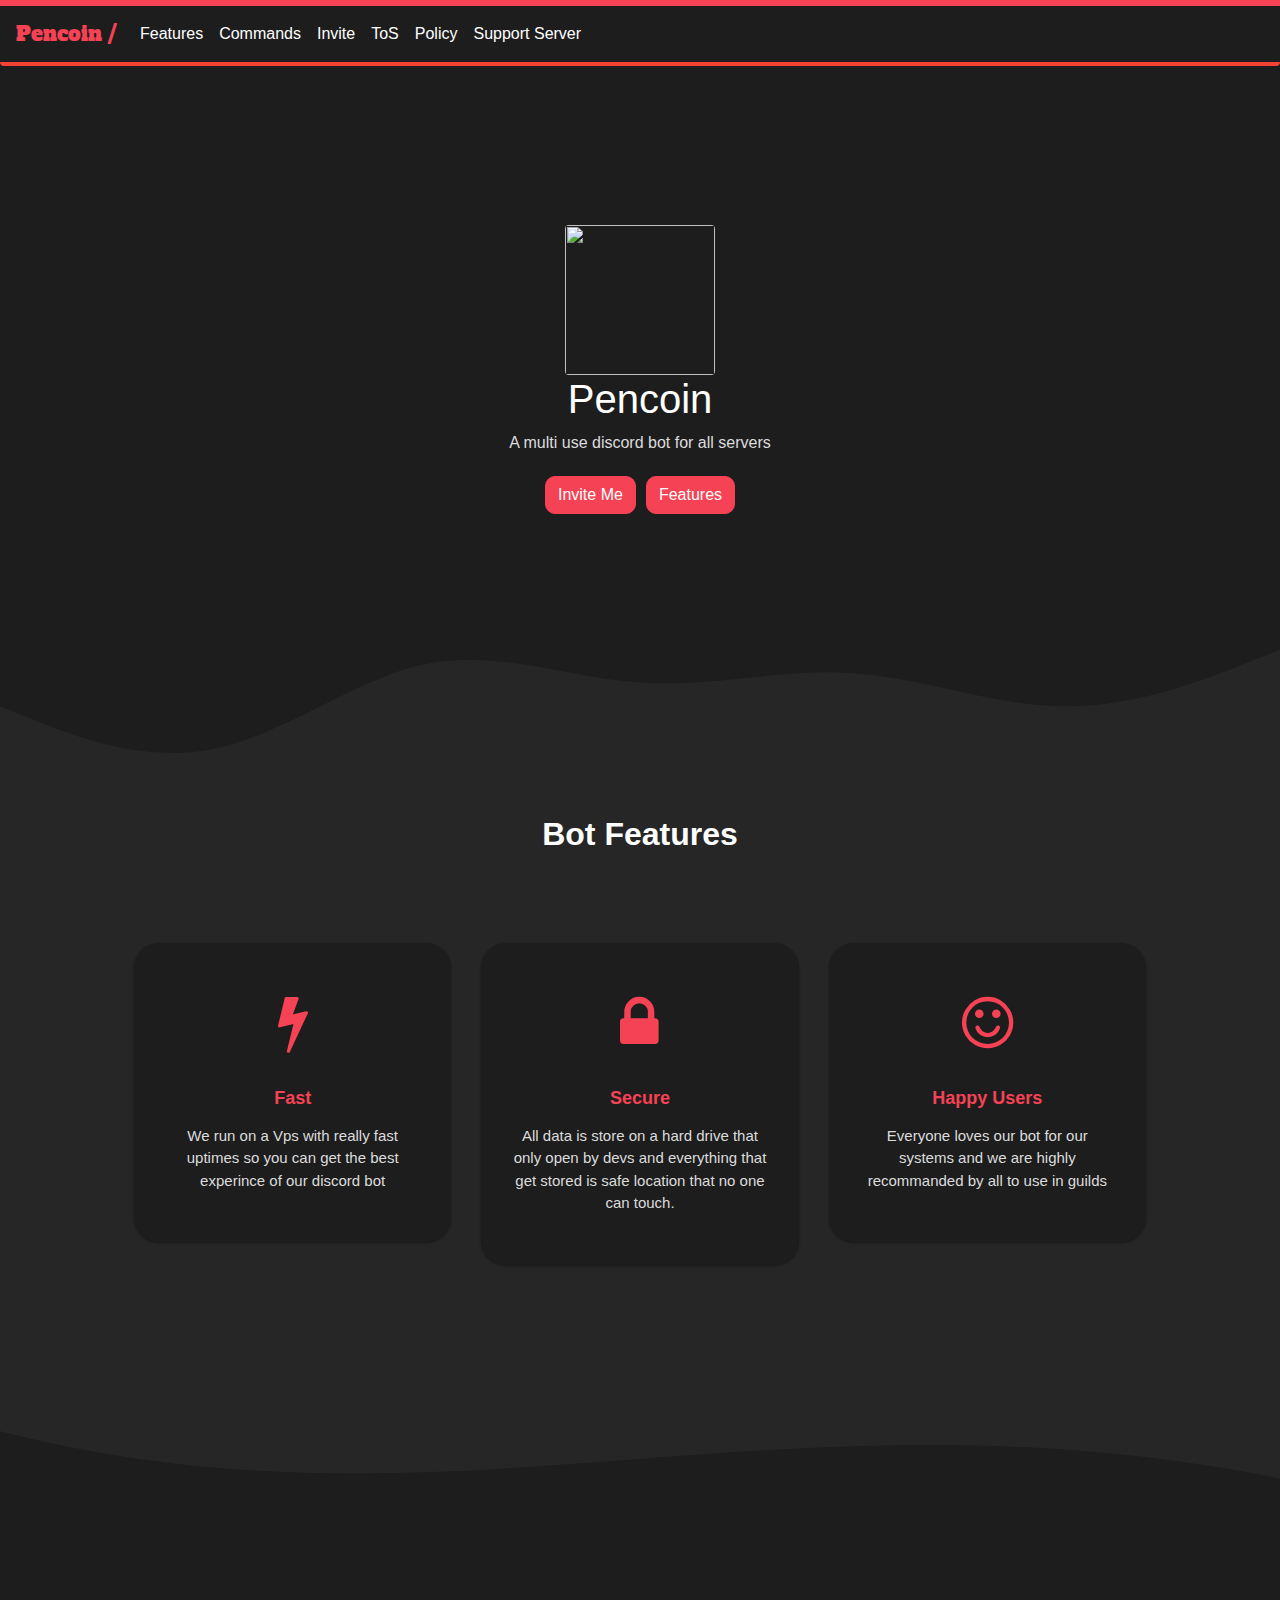
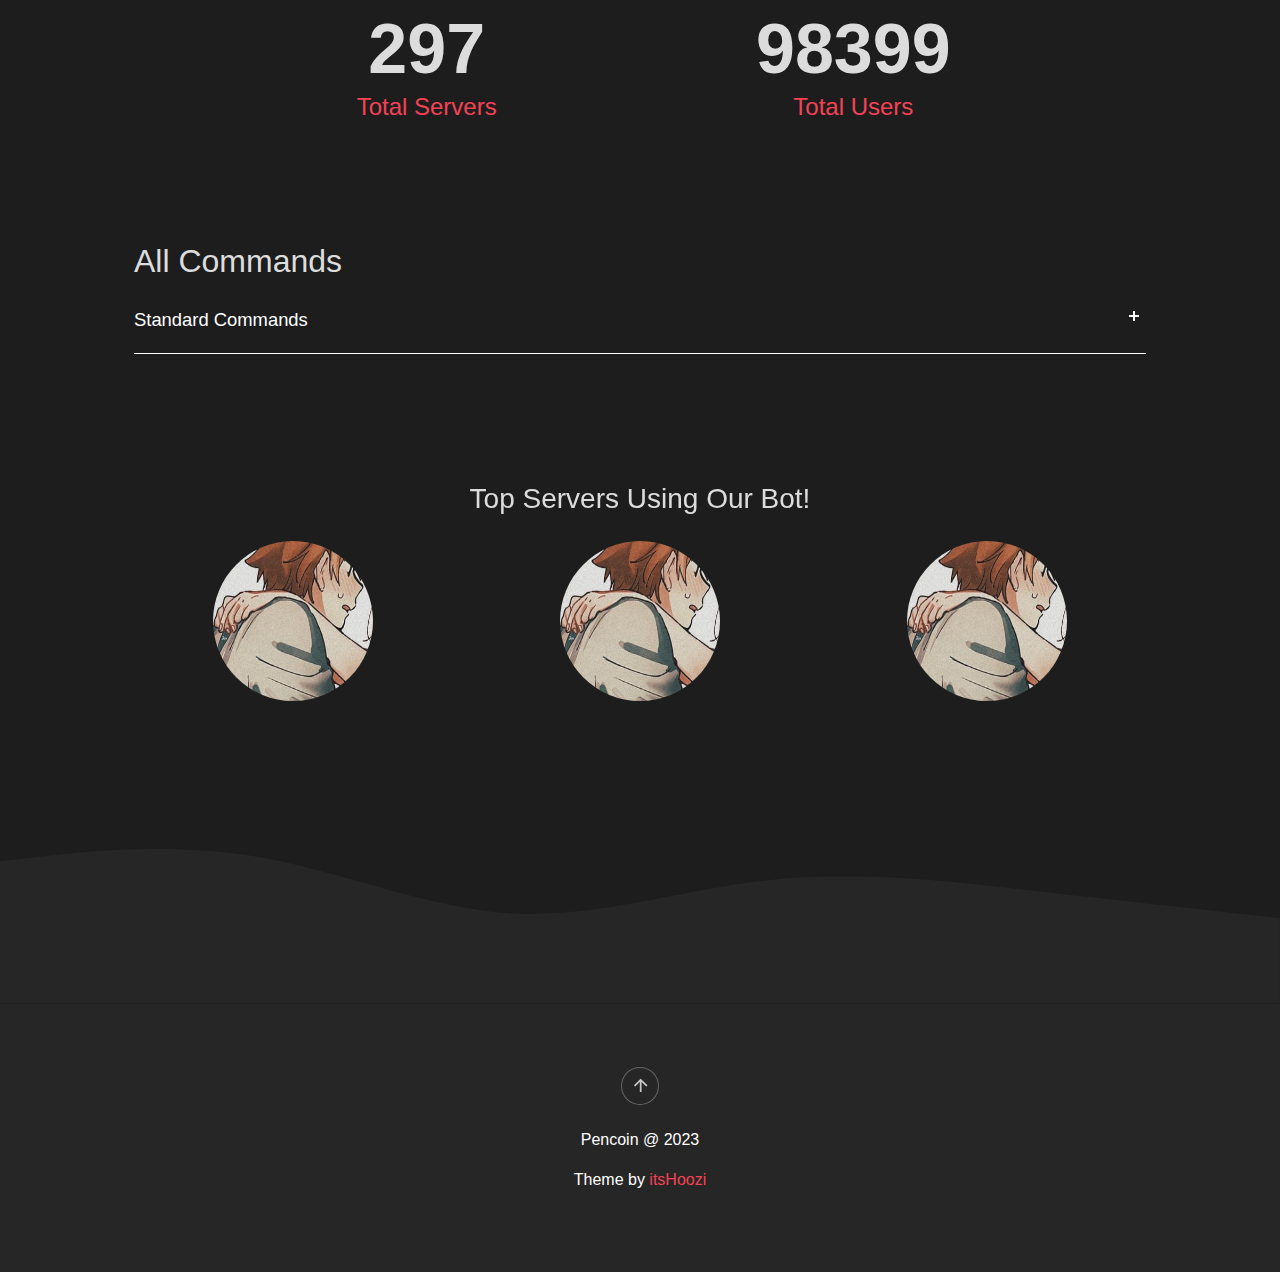
==== index.html @ ef5cd5d3 "Publlish" ====
<!DOCTYPE html>
<html>

<head>
    <meta charset="utf-8">
    <meta name="viewport" content="width=device-width, initial-scale=1.0, shrink-to-fit=no">
    <title>Pencoin</title>
    <meta name="description" content="Pencoin is a multi use discord bot to use in all guilds with multi commands!">
    <meta name="theme-color" content="#f54254">
    <link rel="icon" type="image/png" sizes="300x250" href="assets/img/superthumb.png">
    <link rel="stylesheet" href="assets/bootstrap/css/bootstrap.min.css">
    <link rel="stylesheet" href="https://fonts.googleapis.com/css?family=Alfa+Slab+One">
    <link rel="stylesheet" href="assets/fonts/font-awesome.min.css">
    <link rel="stylesheet" href="assets/fonts/ionicons.min.css">
    <link rel="stylesheet" href="https://cdnjs.cloudflare.com/ajax/libs/animate.css/3.5.2/animate.min.css">
    <link rel="stylesheet" href="assets/css/styles.css">
</head>

<body style="background-color: var(--background);">
    <div class="alert">
        <span class="closebtn" onclick="this.parentElement.style.display='none';">&times;</span>
        THIS DISCORD BOT IS NOT OUT YET!
      </div>
    <div id="top" style="height: 12px;">
        <nav class="navbar navbar-light navbar-expand fixed-top" style="color: var(--main-color);border-top-width: 6px;border-top-style: solid;background: var(--background);">
            <div class="container-fluid"><a class="navbar-brand" href="#" style="color: var(--main-color);font-family: 'Alfa Slab One', cursive;">Pencoin /</a><button data-toggle="collapse" class="navbar-toggler" data-target="#navcol-1"><span class="sr-only">Toggle navigation</span><span class="navbar-toggler-icon"></span></button>
                <div
                    class="collapse navbar-collapse" id="navcol-1">
                    <ul class="nav navbar-nav">
                        <li class="nav-item"><a class="nav-link active smoothScroll" href="#feature" style="color: var(--text-color);">Features</a></li>
                        <li class="nav-item"><a class="nav-link smoothScroll" href="#commands" style="color: var(--text-color);">Commands</a></li>
                        <li class="nav-item"><a class="nav-link" href="/invite" style="color: var(--text-color);">Invite</a></li>
                        <li class="nav-item"><a class="nav-link" href="/terms" style="color: var(--text-color);">ToS</a></li>
                        <li class="nav-item"><a class="nav-link" href="/policy" style="color: var(--text-color);">Policy</a></li>
                        <li class="nav-item"><a class="nav-link" href="https://discord.gg/HCWSRdAzWn" style="color: var(--text-color);">Support Server</a></li>
                    </ul> <! button>
            </div>
    </div>
    </nav>
    </div>
    <header class="d-xl-flex flex-column justify-content-xl-center align-items-xl-center" style="height: 418px;text-align: center;margin: 55px;"><img class="rounded" src="https://cdn.discordapp.com/attachments/775384036285218869/776188652463456256/nUXFft6.gif" width="150" height="150" style="margin-top: 30px;">
        <h1 class="d-xl-flex justify-content-xl-start" style="color: var(--text-color);">Pencoin</h1>
        <p style="color: var(--secondary-text-color);">A multi use discord bot for all servers</p>
        <div class="tada animated"><div role="group" class="btn-group">    <a href="https://discord.com/invite/" class="btn btn-primary shadow-none" type="button" style="margin: 5px;background-color: var(--main-color);border-color: var(--main-color);border-radius: 10px;">Invite Me</a>
	
	<a class="btn btn-primary smoothScroll shadow-none" role="button" style="margin: 5px;background-color: var(--main-color);border-color: var(--main-color);border-radius: 10px;"
        href="#feature">Features</a></div></div>
    </header>
    <div id="feature" style="height: 90px;background: var(--secondary);"><div><svg xmlns="http://www.w3.org/2000/svg" viewBox="0 0 1440 320"><path fill="var(--background)" fill-opacity="1" d="M0,96L40,112C80,128,160,160,240,144C320,128,400,64,480,48C560,32,640,64,720,69.3C800,75,880,53,960,58.7C1040,64,1120,96,1200,96C1280,96,1360,64,1400,48L1440,32L1440,0L1400,0C1360,0,1280,0,1200,0C1120,0,1040,0,960,0C880,0,800,0,720,0C640,0,560,0,480,0C400,0,320,0,240,0C160,0,80,0,40,0L0,0Z"></path></svg></div></div>
    <div class="features-boxed" style="background: var(--secondary);">
        <div class="container" style="color: var(--main-color);">
            <div class="intro">
                <h2 class="text-center" style="color: var(--text-color);">Bot Features</h2>
            </div>
            <div class="row justify-content-center features">
                <div class="col-sm-6 col-md-5 col-lg-4 item">
                    <div id="features" class="box" style="/*border-radius: 34px;*/"><i class="fa fa-bolt icon" style="color: var(--main-color);"></i>
                        <h3 class="name">Fast</h3>
                        <p class="description" style="color: var(--secondary-text-color);">We run on a Vps with really fast uptimes so you can get the best experince of our discord bot<br></p>
                    </div>
                </div>
                <div class="col-sm-6 col-md-5 col-lg-4 item">
                    <div id="features" class="box"><i class="fa fa-lock icon" style="color: var(--main-color);"></i>
                        <h3 class="name">Secure</h3>
                        <p class="description" style="color: var(--secondary-text-color);">All data is store on a hard drive that only open by devs and everything that get stored is safe location that no one can touch.<br></p>
                    </div>
                </div>
                <div class="col-sm-6 col-md-5 col-lg-4 item">
                    <div id="features" class="box"><i class="fa fa-smile-o icon" style="color: var(--main-color);"></i>
                        <h3 class="name">Happy Users</h3>
                        <p class="description" style="color: var(--secondary-text-color);">Everyone loves our bot for our systems and we are highly recommanded by all to use in guilds<br></p>
                    </div>
                </div>
            </div>
        </div>
        <div></div>
    </div>
    <div style="background-color: var(--background);"><div style="height: 150px; overflow: hidden;" ><svg viewBox="0 0 500 150" preserveAspectRatio="none" style="height: 100%; width: 100%;"><path d="M-41.53,-9.56 C167.83,173.98 302.14,-60.89 534.09,89.10 L500.00,0.00 L0.00,0.00 Z" style="stroke: none; fill: var(--secondary);"></path></svg></div></div>
    <div id="commands">
        <section>
            <div class="container-fluid text-white">
                <div class="row row-cols-3 justify-content-center" style="color: var(--secondary-text-color);">
                    <div class="col-auto col-md-6 col-lg-4 text-center pb-5 pt-5 number-item love_counter">
                        <h1 class="love_count" style="font-size: 70px;"><strong>297</strong></h1>
                        <h4 style="color: var(--main-color);margin-top: -6px;">Total Servers</h4>
                    </div>
                    <div class="col-auto col-lg-4 text-center align-self-center pb-5 pt-5 love_counter">
                        <h1 class="love_count" style="font-size: 70px;"><strong>98399</strong></h1>
                        <h4 style="color: var(--main-color);margin-top: -6px;">Total Users</h4>
                    </div>
                </div>
            </div>
        </section><div class="container">
  <h2>All Commands</h2>
  <div class="accordion">
         
    <! --- If you want more just copy the following code from here -- >
          <div class="accordion-item">
      <button id="accordion-button-1" aria-expanded="false"><span class="accordion-title">Standard Commands</span><span class="icon" aria-hidden="true"></span></button>
      <div class="accordion-content">
        <p>p!deploy - to deploy commands!</p>
      </div>
    </div>

  </div>
</div></div>
    <div class="team-clean" style="background: rgba(0,0,0,0);">
        <div class="container" style="filter: blur(0px);padding-bottom: 0px;">
            <h3 class="text-center name" style="color: var(--secondary-text-color)">Top Servers Using Our Bot!</h3>
            <div class="intro"></div>
            <div class="row row-cols-4 d-flex d-xl-flex justify-content-center justify-content-xl-center people" style="padding-bottom: 0px;">
                <div class="col-auto col-md-6 col-lg-4 yeet"><a href="https://discord.gg/" target="_blank"><img class="rounded-circle partner" src="assets/img/superthumb.png"></a></div>
                <div class="col-auto col-md-6 col-lg-4 yeet"><a href="https://discord.gg/" target="_blank"><img class="rounded-circle partner" src="assets/img/superthumb.png"></a></div>
                <div class="col-auto col-md-6 col-lg-4 yeet"><a href="https://discord.gg/" target="_blank"><img class="rounded-circle partner" src="assets/img/superthumb.png"></a></div>
            </div>
        </div>
    </div>

<svg xmlns="http://www.w3.org/2000/svg" viewBox="0 0 1440 320"><path fill="var(--secondary)" fill-opacity="1" d="M0,160L48,154.7C96,149,192,139,288,154.7C384,171,480,213,576,218.7C672,224,768,192,864,181.3C960,171,1056,181,1152,192C1248,203,1344,213,1392,218.7L1440,224L1440,320L1392,320C1344,320,1248,320,1152,320C1056,320,960,320,864,320C768,320,672,320,576,320C480,320,384,320,288,320C192,320,96,320,48,320L0,320Z"></path></svg>
    <div class="footer-dark" style="background: var(--secondary);padding-top: 0px;padding-bottom: 0px;">
        <div class="container">
            <div class="row">
                <div class="col item social"><a class="smoothScroll" href="#top"><i class="icon ion-android-arrow-up"></i></a></div>
            </div>
            <p class="copyright" style="color: var(--text-color);">Pencoin @ 2023</p>
            <p class="copyright" style="color: var(--text-color);padding: 0px;">
                <!--Consider leaving this to give credit to me for making this, I worked hard on it and it makes me feel good :D-->Theme by&nbsp;<a href="https://itshoozi.com" style="color: var(--main-color);">itsHoozi</a></p>
        </div>
    </div>
    <script src="assets/js/jquery.min.js"></script>
    <script src="assets/bootstrap/js/bootstrap.min.js"></script>
    <script src="assets/js/Counting.js"></script>
    <script src="assets/js/untitled.js"></script>

    <script type="text/javascript">
        var _iub = _iub || [];
        _iub.csConfiguration = {"askConsentAtCookiePolicyUpdate":true,"consentOnContinuedBrowsing":false,"countryDetection":true,"enableLgpd":true,"enableRemoteConsent":true,"enableUspr":true,"floatingPreferencesButtonDisplay":"bottom-right","gdprAppliesGlobally":false,"invalidateConsentWithoutLog":true,"lang":"en","lgpdAppliesGlobally":false,"perPurposeConsent":true,"reloadOnConsent":true,"whitelabel":false,"cookiePolicyId":86974007,"siteId":2921143,"cookiePolicyUrl":"https://pencoin.tk/policy","privacyPolicyUrl":"https://pencoin.tk/policy","privacyPolicyNoticeAtCollectionUrl":"https://pencoin.tk/policy", "banner":{ "acceptButtonDisplay":true,"closeButtonDisplay":false,"customizeButtonDisplay":true,"explicitWithdrawal":true,"listPurposes":true,"position":"float-top-center","rejectButtonDisplay":true }};
        </script>
        <script type="text/javascript" src="//cdn.iubenda.com/cs/gpp/stub.js"></script>
        <script type="text/javascript" src="//cdn.iubenda.com/cs/iubenda_cs.js" charset="UTF-8" async></script>

</body>

</html>
---- assets/css/styles.css ----
:root {
  --main-color: #f54254;
  --background: #1d1d1e;
  --secondary: #262626;
  --link: #f54254;
  --text-color: #fff;
  --secondary-text-color: #dcdcdc;
}

/* scroll bar */

::-webkit-scrollbar {
  width: 8px;
}

::-webkit-scrollbar-track {
  background: black;
}

::-webkit-scrollbar-thumb {
  background: var(--main-color);
}

.footer-dark {
  padding: 50px 0;
}

.footer-dark .item.text {
  margin-bottom: 36px;
}

.footer-dark .item.social {
  text-align: center;
}

.footer-dark .item.social > a {
  font-size: 20px;
  width: 36px;
  height: 36px;
  line-height: 36px;
  display: inline-block;
  text-align: center;
  border-radius: 50%;
  box-shadow: 0 0 0 1px rgba(255,255,255,0.4);
  margin: 0 8px;
  color: #fff;
  opacity: 0.75;
}

.footer-dark .item.social > a:hover {
  background-color: #474350;
}

.footer-dark .copyright {
  text-align: center;
  padding-top: 24px;
}

/* features */

.features-boxed {
  color: #313437;
  background-color: #eef4f7;
}

.features-boxed p {
  color: #7d8285;
}

.features-boxed h2 {
  font-weight: bold;
  margin-bottom: 40px;
  padding-top: 40px;
  color: inherit;
}

@media (max-width:767px) {
  .features-boxed h2 {
    margin-bottom: 25px;
    padding-top: 25px;
    font-size: 24px;
  }
}

.features-boxed .intro {
  font-size: 16px;
  max-width: 500px;
  margin: 0 auto;
}

.features-boxed .intro p {
  margin-bottom: 0;
}

.features-boxed .features {
  padding: 50px 0;
}

.features-boxed .item {
  text-align: center;
}

.features-boxed .item .box {
  text-align: center;
  padding: 30px;
  background-color: #fff;
  margin-bottom: 30px;
}

.features-boxed .item .icon {
  font-size: 60px;
  color: #1485ee;
  margin-top: 20px;
  margin-bottom: 35px;
}

.features-boxed .item .name {
  font-weight: bold;
  font-size: 18px;
  margin-bottom: 8px;
  margin-top: 0;
  color: inherit;
}

.features-boxed .item .description {
  font-size: 15px;
  margin-top: 15px;
  margin-bottom: 20px;
}

a:hover {
  text-decoration: none;
  color: var(--main-color);
}

.shadow-lg.box:hover {
  background: rgb(244,241,241);
  box-shadow: 0 14px 28px rgba(0,0,0,0.25), 0 10px 10px rgba(0,0,0,0.22);
}

a {
  color: var(--main-color);
}

/* accordion */

* {
  box-sizing: border-box;
}

*::before, *::after {
  box-sizing: border-box;
}

.container {
  margin: 0 auto;
  padding: 4rem;
  color: var(--secondary-text-color);
}

.accordion .accordion-item {
  border-bottom: 1px solid var(--text-color);
}

.accordion .accordion-item button[aria-expanded='true'] {
  border-bottom: 1px solid var(--link);
}

.accordion button {
  position: relative;
  display: block;
  text-align: left;
  width: 100%;
  padding: 1em 0;
  color: var(--text-color);
  font-size: 1.15rem;
  font-weight: 400;
  border: none;
  background: none;
  outline: none;
}

.accordion button:hover, .accordion button:focus {
  cursor: pointer;
  color: var(--link);
}

.accordion button:hover::after, .accordion button:focus::after {
  cursor: pointer;
  color: var(--link);
  border-right: 1px solid var(--link);
}

.accordion button .accordion-title {
  padding: 1em 1.5em 1em 0;
}

.accordion button .icon {
  display: inline-block;
  position: absolute;
  top: 18px;
  right: 0;
  width: 22px;
  height: 22px;
}

.accordion button .icon::before {
  display: block;
  position: absolute;
  content: '';
  top: 9px;
  left: 5px;
  width: 10px;
  height: 2px;
  background: currentColor;
}

.accordion button .icon::after {
  display: block;
  position: absolute;
  content: '';
  top: 5px;
  left: 9px;
  width: 2px;
  height: 10px;
  background: currentColor;
}

.accordion button[aria-expanded='true'] {
  color: var(--link);
}

.accordion button[aria-expanded='true'] .icon::after {
  width: 0;
}

.accordion button[aria-expanded='true'] + .accordion-content {
  opacity: 1;
  max-height: 250em;
  transition: all 200ms linear;
  will-change: opacity, max-height;
}

.accordion .accordion-content {
  opacity: 0;
  max-height: 0;
  overflow: hidden;
  transition: opacity 200ms linear, max-height 200ms linear;
  will-change: opacity, max-height;
}

.accordion .accordion-content p {
  font-size: 1rem;
  font-weight: 300;
  margin: 2em 0;
}

div#features {
  box-shadow: 0 1px 3px rgba(0,0,0,0.12), 0 1px 2px rgba(0,0,0,0.24);
  transition: all 0.3s cubic-bezier(.25,.8,.25,1);
  border-radius: 25px;
  background: var(--background);
}

div#features:hover {
  box-shadow: 0 14px 28px rgba(0,0,0,0.25), 0 10px 10px rgba(0,0,0,0.22);
}

.partner:hover {
  border-radius: 598px;
  border-style: solid;
  border-color: var(--main-color);
}

.partner {
  width: 160px;
  height: 160px;
  transition: all 200ms linear;
}

.yeet {
  text-align: center;
  padding: 18px;
}

/* The alert message box */
.alert {
  padding: 20px;
  background-color: #f44336; /* Red */
  color: rgb(255, 0, 0);
  margin-bottom: 15px;
}

/* The close button */
.closebtn {
  margin-left: 15px;
  color: white;
  font-weight: bold;
  float: right;
  font-size: 22px;
  line-height: 20px;
  cursor: pointer;
  transition: 0.3s;
}

/* When moving the mouse over the close button */
.closebtn:hover {
  color: black;
}
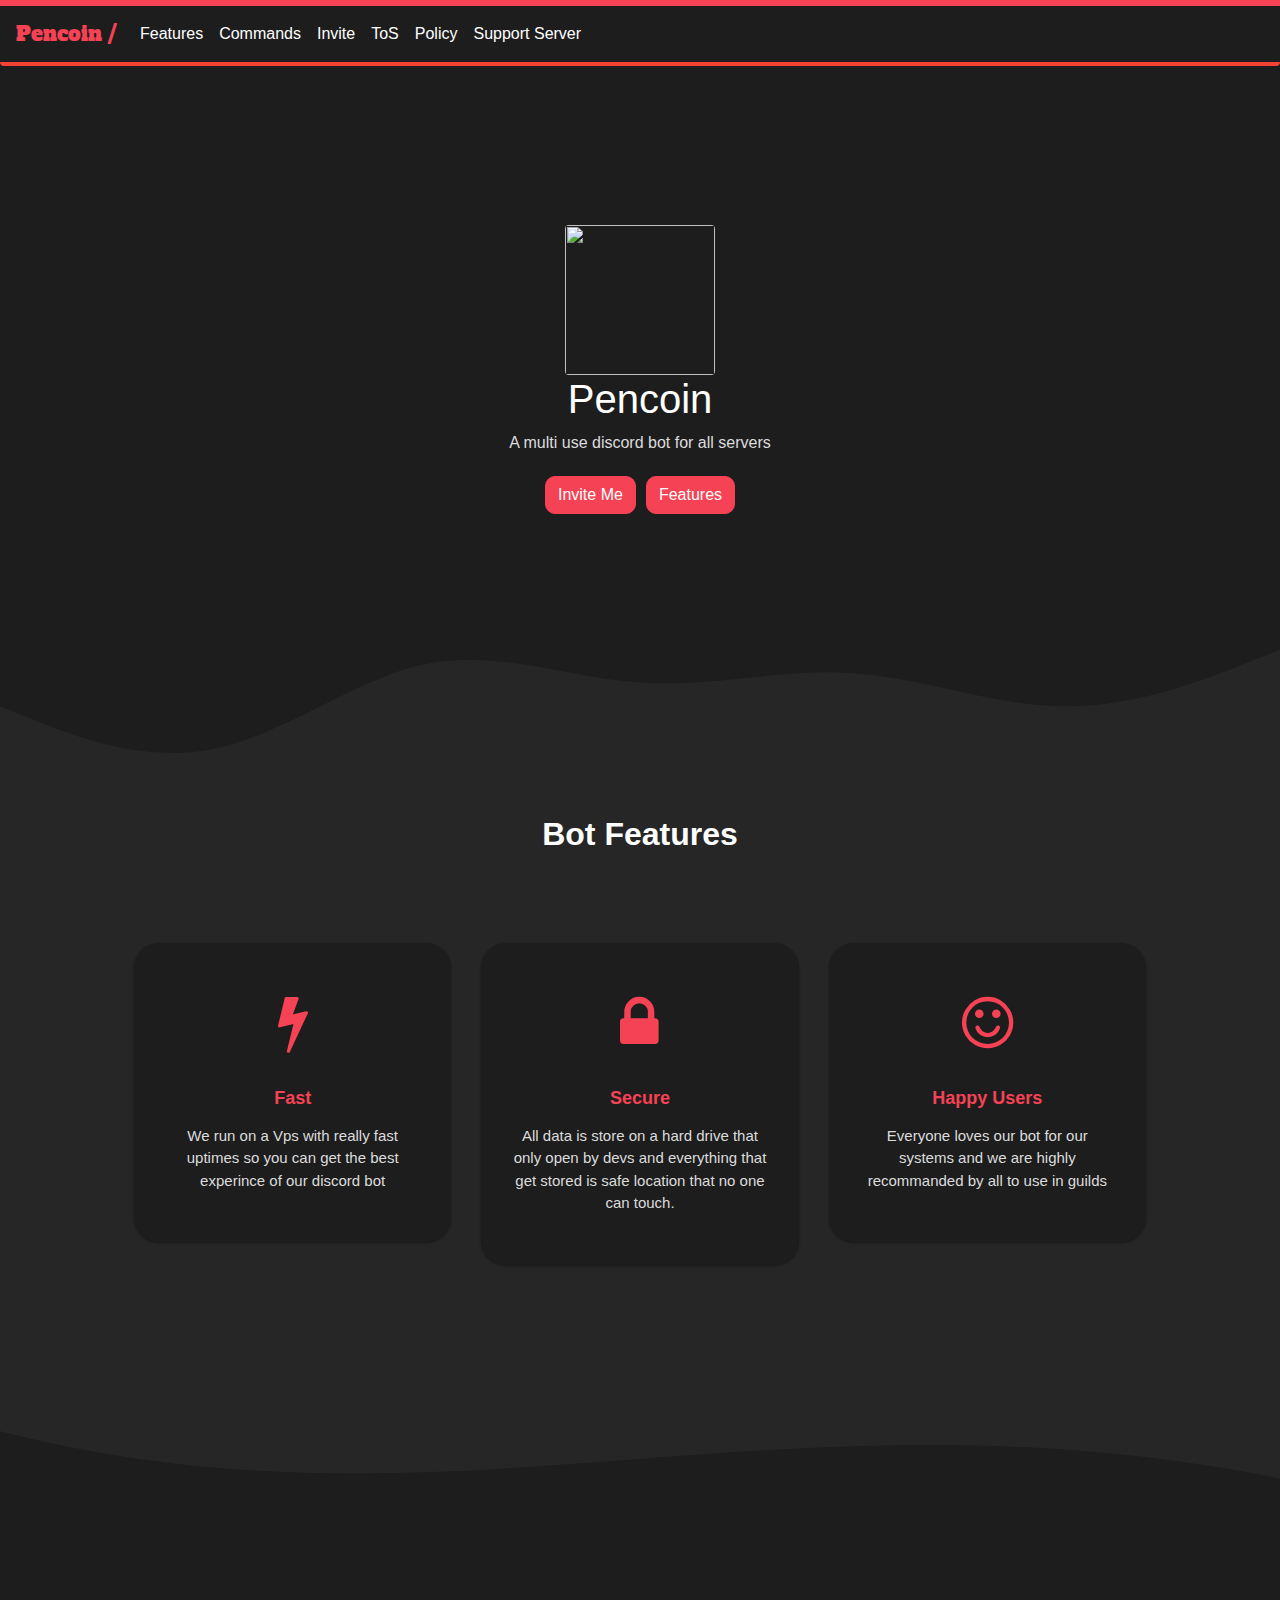
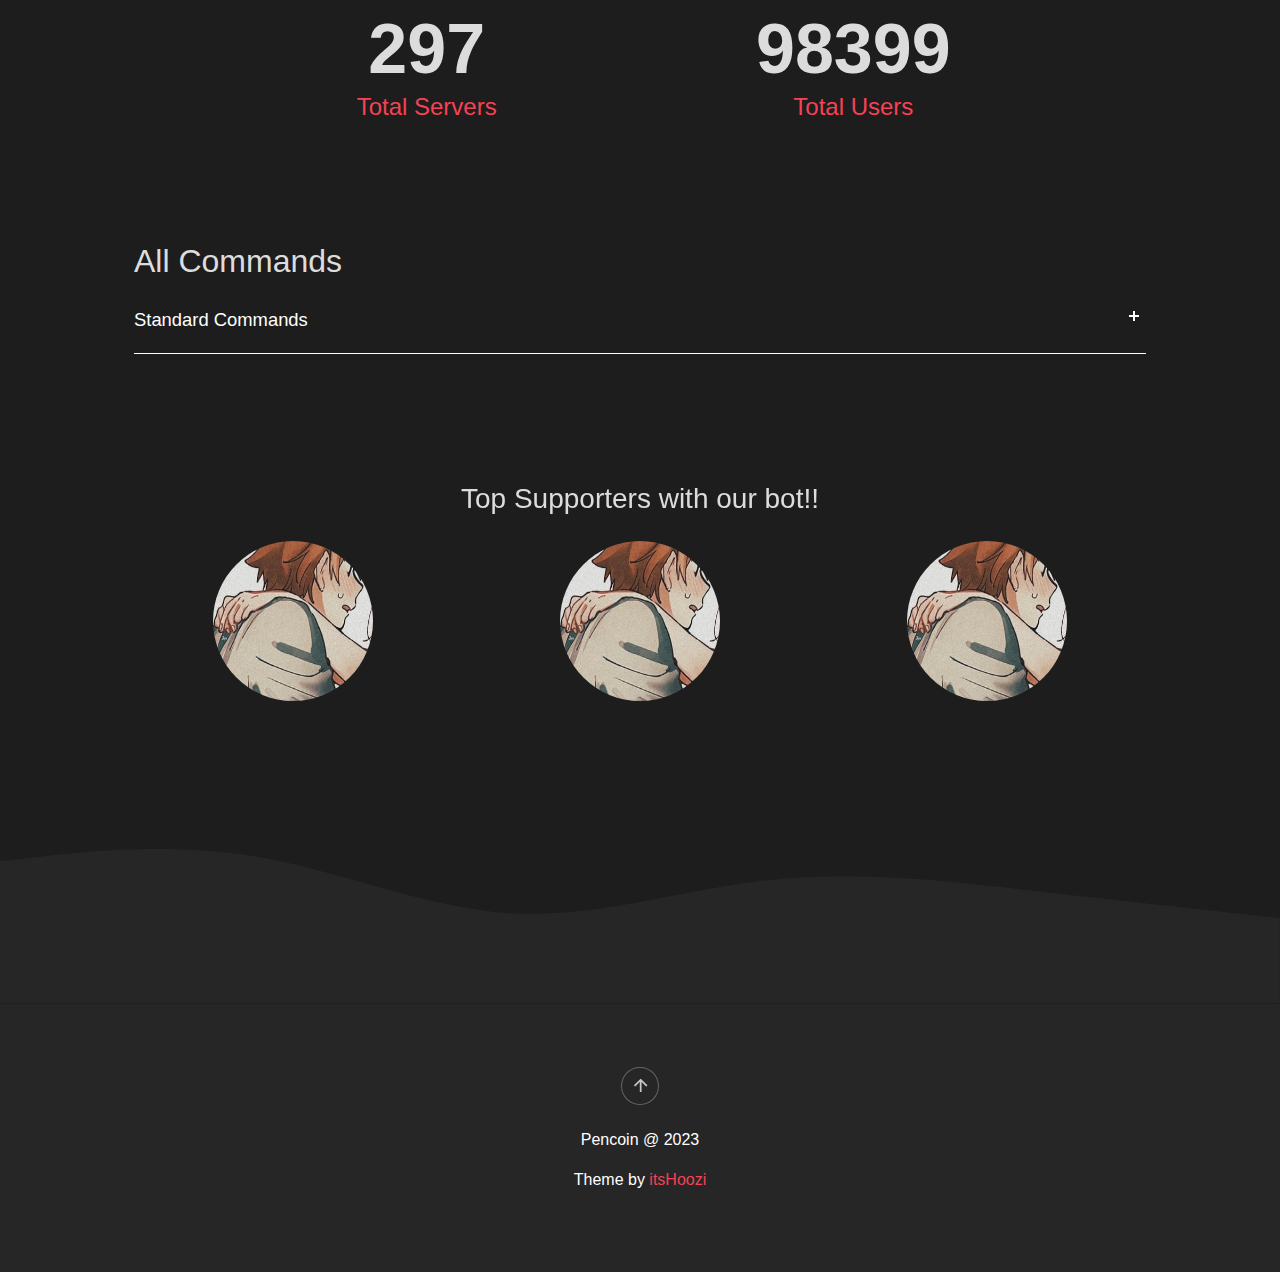
==== commit c9b2339b: "publish" ====
--- a/index.html
+++ b/index.html
@@ -106,7 +106,7 @@
 </div></div>
     <div class="team-clean" style="background: rgba(0,0,0,0);">
         <div class="container" style="filter: blur(0px);padding-bottom: 0px;">
-            <h3 class="text-center name" style="color: var(--secondary-text-color)">Top Servers Using Our Bot!</h3>
+            <h3 class="text-center name" style="color: var(--secondary-text-color)">Top Supporters with our bot!!</h3>
             <div class="intro"></div>
             <div class="row row-cols-4 d-flex d-xl-flex justify-content-center justify-content-xl-center people" style="padding-bottom: 0px;">
                 <div class="col-auto col-md-6 col-lg-4 yeet"><a href="https://discord.gg/" target="_blank"><img class="rounded-circle partner" src="assets/img/superthumb.png"></a></div>
